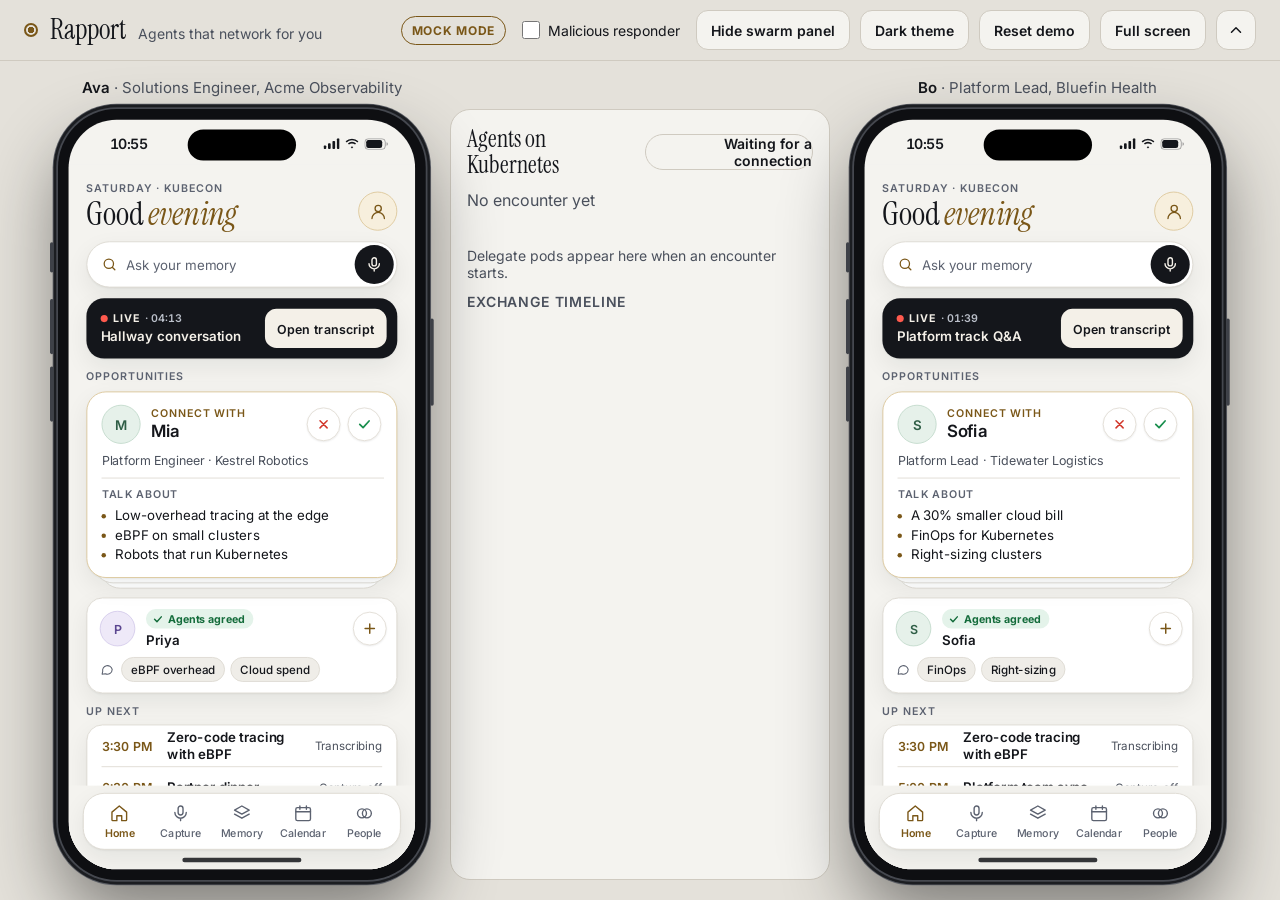
==== web/index.html @ e03b0e97 "web: swarm panel between the phones, live-mode event wiring Co-Authored-By: Claude Sonnet 5.5 <norep" ====
<!doctype html>
<html lang="en" data-theme="light">
<head>
<meta charset="utf-8">
<meta name="viewport" content="width=device-width, initial-scale=1">
<title>Rapport · Demo stage</title>
<link rel="preconnect" href="https://fonts.googleapis.com">
<link rel="preconnect" href="https://fonts.gstatic.com" crossorigin>
<link rel="stylesheet" href="https://fonts.googleapis.com/css2?family=Instrument+Serif:ital@0;1&amp;family=Inter:wght@400;500;600;700&amp;display=swap">
<link rel="stylesheet" href="stage.css">
<link rel="stylesheet" href="swarm/swarm.css">
</head>
<body>
<header class="toolbar" id="toolbar">
  <div class="brand">
    <span class="brand-mark" aria-hidden="true"></span>
    <span class="brand-name">Rapport</span>
    <span class="brand-tag">Agents that network for you</span>
  </div>
  <div class="controls" role="group" aria-label="Presenter controls">
    <span id="mode-badge" class="mode-badge" role="status">Mock mode</span>
    <label class="check">
      <input type="checkbox" id="malicious">
      <span>Malicious responder</span>
    </label>
    <button type="button" id="swarm-btn" class="tb-btn" aria-controls="swarm" aria-pressed="true">Hide swarm panel</button>
    <button type="button" id="theme-btn" class="tb-btn">Dark theme</button>
    <button type="button" id="reset-btn" class="tb-btn">Reset demo</button>
    <button type="button" id="fs-btn" class="tb-btn" aria-label="Enter full screen">Full screen</button>
    <button type="button" id="hide-btn" class="tb-btn tb-icon" aria-label="Hide presenter controls" aria-controls="toolbar" aria-expanded="true">
      <svg width="18" height="18" viewBox="0 0 24 24" fill="none" stroke="currentColor" stroke-width="2" stroke-linecap="round" stroke-linejoin="round" aria-hidden="true"><path d="m6 15 6-6 6 6"></path></svg>
    </button>
  </div>
</header>
<button type="button" id="show-btn" class="show-tab" aria-label="Show presenter controls" aria-controls="toolbar" aria-expanded="false" hidden>
  <svg width="18" height="18" viewBox="0 0 24 24" fill="none" stroke="currentColor" stroke-width="2" stroke-linecap="round" stroke-linejoin="round" aria-hidden="true"><path d="m6 9 6 6 6-6"></path></svg>
</button>

<main class="stage" id="stage">
  <section class="device" data-persona="acme.ava" data-name="Ava" data-role="Solutions Engineer, Acme Observability"></section>
  <aside class="swarm" id="swarm"></aside>
  <section class="device" data-persona="bluefin.bo" data-name="Bo" data-role="Platform Lead, Bluefin Health"></section>
</main>

<!-- One iPhone frame, cloned for each phone by stage.js. -->
<template id="device-template">
  <p class="device-label"><strong></strong><span></span></p>
  <div class="device-box">
    <div class="iphone">
      <span class="hw hw-action" aria-hidden="true"></span>
      <span class="hw hw-vol-up" aria-hidden="true"></span>
      <span class="hw hw-vol-down" aria-hidden="true"></span>
      <span class="hw hw-power" aria-hidden="true"></span>
      <div class="screen">
        <div class="statusbar" aria-hidden="true">
          <span class="sb-time">9:41</span>
          <span class="sb-icons">
            <svg width="18" height="12" viewBox="0 0 18 12" fill="currentColor"><rect x="0" y="8" width="3" height="4" rx="1"></rect><rect x="5" y="5.5" width="3" height="6.5" rx="1"></rect><rect x="10" y="3" width="3" height="9" rx="1"></rect><rect x="15" y="0" width="3" height="12" rx="1"></rect></svg>
            <svg width="16" height="12" viewBox="0 0 16 12" fill="currentColor"><path d="M8 2.2c2.3 0 4.4.9 6 2.4l1.2-1.3A10.4 10.4 0 0 0 8 .4 10.4 10.4 0 0 0 .8 3.3L2 4.6a8.6 8.6 0 0 1 6-2.4Zm0 3.6c1.3 0 2.5.5 3.4 1.3l1.2-1.3A6.7 6.7 0 0 0 8 4a6.7 6.7 0 0 0-4.6 1.8l1.2 1.3c.9-.8 2.1-1.3 3.4-1.3Zm0 3.5c-.6 0-1.1.2-1.5.6L8 11.6l1.5-1.7c-.4-.4-.9-.6-1.5-.6Z"></path></svg>
            <svg width="27" height="13" viewBox="0 0 27 13" fill="none"><rect x="0.5" y="0.5" width="23" height="12" rx="3.8" stroke="currentColor" opacity=".4"></rect><rect x="2" y="2" width="18" height="9" rx="2.5" fill="currentColor"></rect><path d="M25 4.5v4c.8-.3 1.3-1.1 1.3-2s-.5-1.7-1.3-2Z" fill="currentColor" opacity=".45"></path></svg>
          </span>
        </div>
        <span class="island" aria-hidden="true"></span>
        <iframe></iframe>
        <span class="home-indicator" aria-hidden="true"></span>
      </div>
    </div>
  </div>
</template>

<script type="module" src="stage.js"></script>
</body>
</html>
---- web/stage.css ----
/* Demo stage: two iPhone frames side by side, scaled to fit the window. */
:root {
  --s: 1;                 /* set by stage.js */
  --frame-w: 414px;       /* 390 screen + 2 x 12 bezel */
  --frame-h: 868px;       /* 844 screen + 2 x 12 bezel */
  --stage-bg: #E4E1DA;
  --stage-text: #14161B;
  --stage-text2: #4A505C;
  --stage-line: #CFCAC0;
  --stage-raised: #F4F3EF;
  --gold: #7A5718;
  --app-bg: #F4F3EF;
  --app-text: #14161B;
}

* { box-sizing: border-box; }
html, body { margin: 0; height: 100%; }
body {
  background: var(--stage-bg);
  color: var(--stage-text);
  font-family: Inter, system-ui, -apple-system, sans-serif;
  font-size: 16px;
  overflow: hidden;
  display: flex;
  flex-direction: column;
  -webkit-font-smoothing: antialiased;
}

/* Presenter toolbar */
.toolbar {
  flex: none;
  display: flex;
  align-items: center;
  justify-content: space-between;
  gap: 16px;
  padding: 10px 24px;
  border-bottom: 1px solid var(--stage-line);
}
.brand { display: flex; align-items: baseline; gap: 12px; min-width: 0; }
.brand-mark {
  width: 14px; height: 14px; border-radius: 50%;
  border: 2px solid var(--gold);
  align-self: center;
  background: radial-gradient(circle, var(--gold) 0 3px, transparent 3.5px);
}
.brand-name { font-family: 'Instrument Serif', Georgia, serif; font-size: 28px; line-height: 1; }
.brand-tag { font-size: 14px; color: var(--stage-text2); white-space: nowrap; }
@media (max-width: 1100px) {
  .brand-tag { display: none; }
  .toolbar { padding: 8px 16px; }
}
.controls { display: flex; align-items: center; gap: 10px; flex-wrap: wrap; justify-content: flex-end; }
.mode-badge {
  font-size: 12px; font-weight: 700; letter-spacing: .06em; text-transform: uppercase;
  padding: 6px 10px; border-radius: 999px;
  border: 1px solid var(--gold); color: var(--gold);
}
.mode-badge[data-mode="live"] { border-color: #1A8F4E; color: #3CC37A; }
.check { display: inline-flex; align-items: center; gap: 8px; font-size: 14px; min-height: 40px; padding: 0 6px; cursor: pointer; }
.check input { width: 18px; height: 18px; accent-color: #D2382C; margin: 0; }
.tb-btn {
  min-height: 40px; padding: 0 14px; border-radius: 12px;
  border: 1px solid var(--stage-line); background: var(--stage-raised); color: var(--stage-text);
  font: inherit; font-size: 14px; font-weight: 600; cursor: pointer;
}
.tb-btn:hover { border-color: var(--gold); }
.tb-icon { width: 40px; padding: 0; display: inline-flex; align-items: center; justify-content: center; }

/* Collapsed presenter bar: only a small pull tab stays at the top */
body.controls-hidden .toolbar { display: none; }
.show-tab {
  position: fixed; top: 0; left: 50%; z-index: 10;
  width: 56px; height: 24px; margin-left: -28px; padding: 0;
  border: 1px solid var(--stage-line); border-top: 0; border-radius: 0 0 12px 12px;
  background: var(--stage-raised); color: var(--stage-text2);
  display: flex; align-items: center; justify-content: center;
  cursor: pointer; opacity: .55; transition: opacity .15s ease;
}
.show-tab[hidden] { display: none; }
.show-tab:hover, .show-tab:focus-visible { opacity: 1; color: var(--stage-text); }
:focus-visible { outline: 2px solid var(--gold); outline-offset: 2px; }

/* Stage */
.stage {
  flex: 1;
  min-height: 0;
  display: flex;
  align-items: center;
  justify-content: center;
  gap: calc(96px * var(--s));
  padding: 12px 24px 16px;
}
.device {
  display: flex; flex-direction: column; align-items: center; gap: 10px; margin: 0;
  width: calc(var(--frame-w) * var(--s)); flex: none;
}
.device-label {
  margin: 0; max-width: 100%; font-size: 15px; color: var(--stage-text2);
  white-space: nowrap; overflow: hidden; text-overflow: ellipsis;
  height: 22px; line-height: 22px;
}
.device-label strong { color: var(--stage-text); font-weight: 600; }
.device-box {
  width: calc(var(--frame-w) * var(--s));
  height: calc(var(--frame-h) * var(--s));
  position: relative;
}

/* iPhone frame (drawn at 1:1, then scaled) */
.iphone {
  position: absolute;
  top: 0; left: 0;
  width: var(--frame-w);
  height: var(--frame-h);
  padding: 12px;
  border-radius: 66px;
  background: #0E0F12;
  box-shadow:
    0 0 0 2px #45484F,
    0 0 0 5px #1B1D21,
    0 0 0 6px #5A5D64,
    0 40px 80px rgba(0, 0, 0, .45);
  transform: scale(var(--s));
  transform-origin: 0 0;
}
.hw { position: absolute; width: 4px; background: #3E4148; border-radius: 2px; }
.hw-action   { left: -9px; top: 150px; height: 34px; }
.hw-vol-up   { left: -9px; top: 214px; height: 62px; }
.hw-vol-down { left: -9px; top: 290px; height: 62px; }
.hw-power    { right: -9px; top: 236px; height: 98px; }

.screen {
  position: relative;
  width: 390px;
  height: 844px;
  border-radius: 54px;
  overflow: hidden;
  background: var(--app-bg);
  color: var(--app-text);
  display: flex;
  flex-direction: column;
  isolation: isolate;
}
.statusbar {
  flex: none;
  height: 50px;
  display: flex;
  align-items: center;
  justify-content: space-between;
  padding: 4px 30px 0 46px;
  font-size: 16px;
  font-weight: 600;
  font-variant-numeric: tabular-nums;
  letter-spacing: -0.01em;
}
.sb-icons { display: inline-flex; align-items: center; gap: 6px; }
.island {
  position: absolute;
  top: 11px; left: 50%;
  width: 122px; height: 35px;
  margin-left: -61px;
  border-radius: 20px;
  background: #000;
  z-index: 2;
}
.screen iframe {
  flex: 1;
  width: 390px;
  min-height: 0;
  border: 0;
  display: block;
  background: var(--app-bg);
}
.home-indicator {
  position: absolute;
  bottom: 8px; left: 50%;
  width: 134px; height: 5px;
  margin-left: -67px;
  border-radius: 3px;
  background: var(--app-text);
  opacity: .85;
  pointer-events: none;
  z-index: 2;
}

@media (prefers-reduced-motion: reduce) {
  * { transition: none !important; animation: none !important; }
}
---- web/swarm/swarm.css ----
/* Swarm panel: the judges' view of the agents meeting, between the two phones. */
:root {
  --swarm-w: 380px;
  --swarm-gap: 24px;
  --sw-ok-bg: #0F2A1B; --sw-ok-fg: #7FDDA6; --sw-ok-line: #1F6B42;
  --sw-no-bg: #33130F; --sw-no-fg: #FF9C92; --sw-no-line: #8F2F26;
  --sw-run-fg: #7FDDA6; --sw-wait-fg: #E6C992; --sw-done-fg: #9DC4FF; --sw-fail-fg: #FF9C92;
}
:root[data-theme="light"] {
  --sw-ok-bg: #E3F3E9; --sw-ok-fg: #0E5A31; --sw-ok-line: #8CC9A6;
  --sw-no-bg: #FBE6E3; --sw-no-fg: #9B1C13; --sw-no-line: #E3A29B;
  --sw-run-fg: #0E5A31; --sw-wait-fg: #7A5718; --sw-done-fg: #1E4FA3; --sw-fail-fg: #9B1C13;
}

/* Only the stage with the panel changes: the phones' layout is untouched when it is hidden. */
.stage.has-swarm { gap: var(--swarm-gap); }

.swarm {
  flex: none;
  width: var(--swarm-w);
  height: calc(var(--frame-h) * var(--s));
  margin-top: 32px; /* aligns with the phone frames below their labels */
  display: flex; flex-direction: column; gap: 12px;
  padding: 16px;
  background: var(--stage-raised);
  color: var(--stage-text);
  border: 1px solid var(--stage-line);
  border-radius: 20px;
  font-size: 16px;
  overflow: hidden;
}
.swarm[hidden] { display: none; }

.sw-vh {
  position: absolute; width: 1px; height: 1px; margin: -1px; padding: 0; overflow: hidden;
  clip: rect(0 0 0 0); white-space: nowrap; border: 0;
}
.swarm p, .swarm h2, .swarm h3, .swarm ul, .swarm ol { margin: 0; padding: 0; }
.swarm ul, .swarm ol { list-style: none; }
.tabular { font-variant-numeric: tabular-nums; }

.sw-top { display: flex; align-items: center; justify-content: space-between; gap: 8px; }
.sw-title { font-family: 'Instrument Serif', Georgia, serif; font-size: 24px; font-weight: 400; line-height: 1.1; }
.sw-status {
  font-size: 14px; font-weight: 600; padding: 4px 10px; border-radius: 999px;
  border: 1px solid var(--stage-line); color: var(--stage-text); text-align: right;
}
.sw-status[data-status="running"] { border-color: var(--sw-ok-line); color: var(--sw-ok-fg); background: var(--sw-ok-bg); }
.sw-status[data-status="completed"] { border-color: var(--sw-ok-line); color: var(--sw-ok-fg); }
.sw-status[data-status="failed"], .sw-status[data-status="declined"] {
  border-color: var(--sw-no-line); color: var(--sw-no-fg); background: var(--sw-no-bg);
}

.sw-header { min-height: 44px; }
.sw-pair { font-size: 20px; line-height: 1.2; }
.sw-pair strong { font-weight: 700; }
.sw-pair-empty { font-size: 16px; color: var(--stage-text2); }
.sw-orgs { font-size: 14px; color: var(--stage-text2); margin-top: 2px; }

.sw-lanes { display: grid; grid-template-columns: 1fr 1fr; gap: 10px; }
.sw-lanes-empty { grid-column: 1 / -1; font-size: 14px; color: var(--stage-text2); }
.sw-lane {
  min-width: 0; padding: 10px; border: 1px solid var(--stage-line); border-radius: 14px;
  background: var(--stage-bg);
}
.sw-lane-title {
  display: flex; flex-direction: column; gap: 0; font-size: 16px; font-weight: 700; margin-bottom: 8px;
}
.sw-lane-side { font-size: 14px; font-weight: 500; color: var(--stage-text2); }
.sw-pods { display: flex; flex-direction: column; gap: 6px; }
.sw-pod {
  display: flex; flex-direction: column; gap: 2px; padding: 6px 8px;
  border: 1px solid var(--stage-line); border-left-width: 4px; border-radius: 10px;
  background: var(--stage-raised); font-size: 14px;
}
.sw-pod-name { overflow-wrap: anywhere; color: var(--stage-text); }
.sw-pod-phase { font-weight: 700; }
.sw-pod.is-pending { border-left-color: var(--sw-wait-fg); }
.sw-pod.is-pending .sw-pod-phase { color: var(--sw-wait-fg); }
.sw-pod.is-running { border-left-color: var(--sw-run-fg); }
.sw-pod.is-running .sw-pod-phase { color: var(--sw-run-fg); }
.sw-pod.is-done { border-left-color: var(--sw-done-fg); }
.sw-pod.is-done .sw-pod-phase { color: var(--sw-done-fg); }
.sw-pod.is-failed { border-left-color: var(--sw-fail-fg); }
.sw-pod.is-failed .sw-pod-phase { color: var(--sw-fail-fg); }
.sw-pod.is-unknown .sw-pod-phase { color: var(--stage-text2); }
.sw-pod.is-pending .sw-pod-phase::before { content: '… '; }
.sw-pod.is-running .sw-pod-phase::before { content: '▶ '; }
.sw-pod.is-done .sw-pod-phase::before { content: '✓ '; }
.sw-pod.is-failed .sw-pod-phase::before { content: '✕ '; }

.sw-eyebrow {
  font-size: 14px; font-weight: 600; letter-spacing: .06em; text-transform: uppercase; color: var(--stage-text2);
}
.sw-timeline {
  flex: 1; min-height: 0; overflow-y: auto; display: flex; flex-direction: column; gap: 8px;
  padding: 2px 4px 2px 2px; border-radius: 10px;
}
.sw-entry { display: flex; align-items: flex-start; gap: 10px; }
.sw-body { flex: 1; min-width: 0; display: flex; flex-direction: column; gap: 2px; }
.sw-time { flex: none; font-size: 13px; color: var(--stage-text2); white-space: nowrap; padding-top: 3px; }
.sw-detail { font-size: 16px; line-height: 1.3; overflow-wrap: anywhere; }
.sw-route { font-size: 14px; color: var(--stage-text2); }
.sw-route strong { color: var(--stage-text); }
.sw-round {
  flex: none; width: 28px; height: 28px; border-radius: 50%;
  display: inline-flex; align-items: center; justify-content: center;
  background: var(--gold); color: var(--stage-bg); font-size: 15px; font-weight: 700;
}
.sw-dot { flex: none; width: 10px; height: 10px; margin: 9px 9px 0; border-radius: 50%; background: var(--stage-text2); }
.sw-step.is-done .sw-dot { background: var(--sw-ok-fg); }
.sw-step.is-failed .sw-dot { background: var(--sw-no-fg); }

.sw-policy {
  padding: 6px 10px; border-radius: 12px; border: 1px solid; align-items: flex-start;
}
.sw-policy.is-allow { background: var(--sw-ok-bg); color: var(--sw-ok-fg); border-color: var(--sw-ok-line); }
.sw-policy.is-deny { background: var(--sw-no-bg); color: var(--sw-no-fg); border-color: var(--sw-no-line); }
.sw-policy .sw-time { color: inherit; opacity: .9; }
.sw-chip-icon { flex: none; padding-top: 2px; display: inline-flex; }
.sw-policy-line { font-size: 15px; }
.sw-policy .sw-detail { font-size: 14px; }
.sw-rule { font-family: ui-monospace, SFMono-Regular, Menlo, monospace; font-size: 14px; font-weight: 600; }

.swarm :focus-visible, .sw-timeline:focus-visible { outline: 2px solid var(--gold); outline-offset: 2px; }

@media (prefers-reduced-motion: reduce) {
  .swarm * { transition: none !important; animation: none !important; }
}
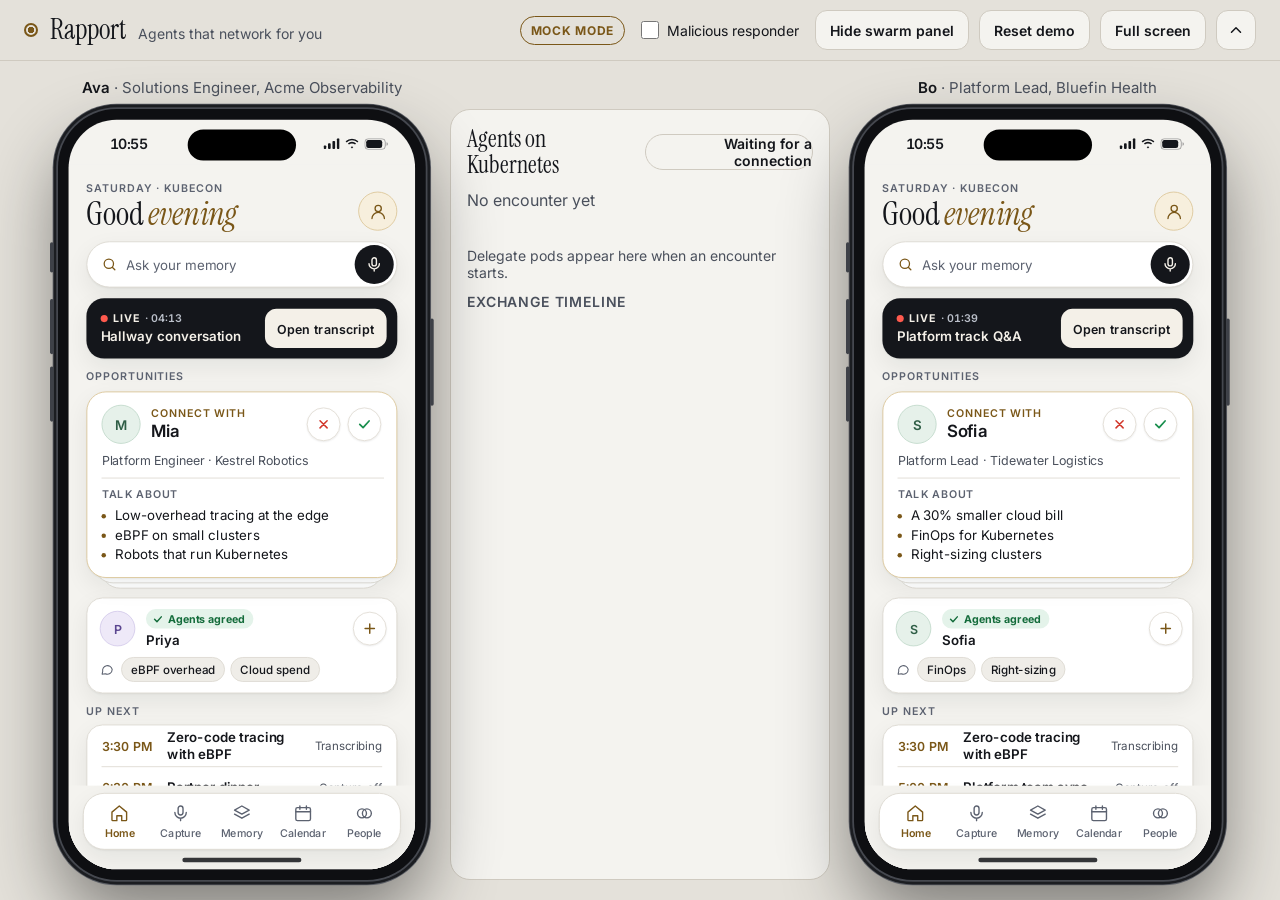
==== commit d85be674: "Merge origin/ws/web into ws/web-swarm" ====
--- a/web/index.html
+++ b/web/index.html
@@ -1,5 +1,5 @@
 <!doctype html>
-<html lang="en" data-theme="light">
+<html lang="en">
 <head>
 <meta charset="utf-8">
 <meta name="viewport" content="width=device-width, initial-scale=1">
@@ -24,7 +24,6 @@
       <span>Malicious responder</span>
     </label>
     <button type="button" id="swarm-btn" class="tb-btn" aria-controls="swarm" aria-pressed="true">Hide swarm panel</button>
-    <button type="button" id="theme-btn" class="tb-btn">Dark theme</button>
     <button type="button" id="reset-btn" class="tb-btn">Reset demo</button>
     <button type="button" id="fs-btn" class="tb-btn" aria-label="Enter full screen">Full screen</button>
     <button type="button" id="hide-btn" class="tb-btn tb-icon" aria-label="Hide presenter controls" aria-controls="toolbar" aria-expanded="true">
--- a/web/swarm/swarm.css
+++ b/web/swarm/swarm.css
@@ -1,15 +1,16 @@
 /* Swarm panel: the judges' view of the agents meeting, between the two phones. */
+/* The stage is light by default (stage.css tokens); the dark set applies if a page sets data-theme="dark". */
 :root {
   --swarm-w: 380px;
   --swarm-gap: 24px;
+  --sw-ok-bg: #E3F3E9; --sw-ok-fg: #0E5A31; --sw-ok-line: #8CC9A6;
+  --sw-no-bg: #FBE6E3; --sw-no-fg: #9B1C13; --sw-no-line: #E3A29B;
+  --sw-run-fg: #0E5A31; --sw-wait-fg: #7A5718; --sw-done-fg: #1E4FA3; --sw-fail-fg: #9B1C13;
+}
+:root[data-theme="dark"] {
   --sw-ok-bg: #0F2A1B; --sw-ok-fg: #7FDDA6; --sw-ok-line: #1F6B42;
   --sw-no-bg: #33130F; --sw-no-fg: #FF9C92; --sw-no-line: #8F2F26;
   --sw-run-fg: #7FDDA6; --sw-wait-fg: #E6C992; --sw-done-fg: #9DC4FF; --sw-fail-fg: #FF9C92;
-}
-:root[data-theme="light"] {
-  --sw-ok-bg: #E3F3E9; --sw-ok-fg: #0E5A31; --sw-ok-line: #8CC9A6;
-  --sw-no-bg: #FBE6E3; --sw-no-fg: #9B1C13; --sw-no-line: #E3A29B;
-  --sw-run-fg: #0E5A31; --sw-wait-fg: #7A5718; --sw-done-fg: #1E4FA3; --sw-fail-fg: #9B1C13;
 }
 
 /* Only the stage with the panel changes: the phones' layout is untouched when it is hidden. */
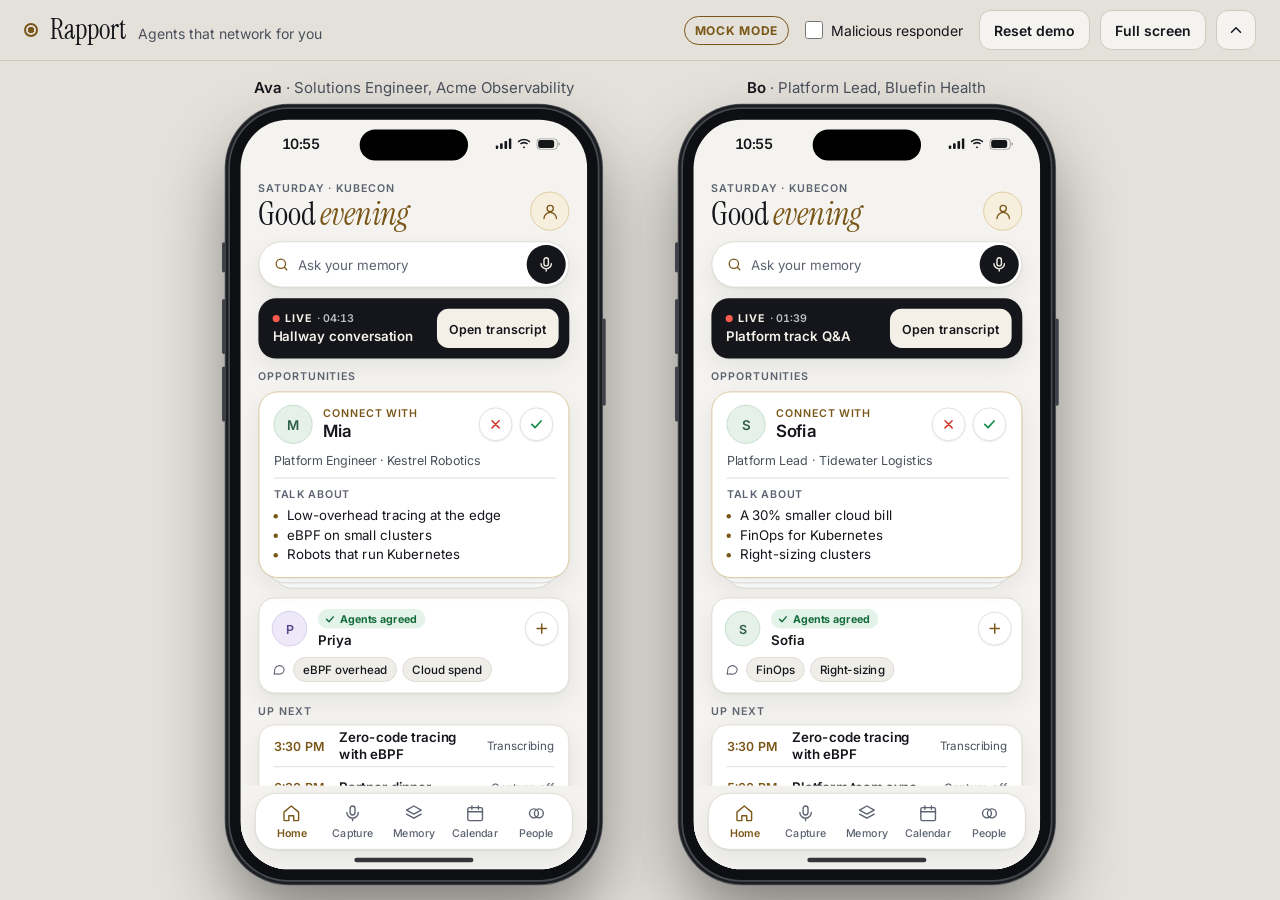
==== commit c94cf5aa: "Merge pull request #4 from hendersonBare/ws/web web: two-iPhone demo stage and phone app (from the d" ====
--- a/web/index.html
+++ b/web/index.html
@@ -8,7 +8,6 @@
 <link rel="preconnect" href="https://fonts.gstatic.com" crossorigin>
 <link rel="stylesheet" href="https://fonts.googleapis.com/css2?family=Instrument+Serif:ital@0;1&amp;family=Inter:wght@400;500;600;700&amp;display=swap">
 <link rel="stylesheet" href="stage.css">
-<link rel="stylesheet" href="swarm/swarm.css">
 </head>
 <body>
 <header class="toolbar" id="toolbar">
@@ -23,7 +22,6 @@
       <input type="checkbox" id="malicious">
       <span>Malicious responder</span>
     </label>
-    <button type="button" id="swarm-btn" class="tb-btn" aria-controls="swarm" aria-pressed="true">Hide swarm panel</button>
     <button type="button" id="reset-btn" class="tb-btn">Reset demo</button>
     <button type="button" id="fs-btn" class="tb-btn" aria-label="Enter full screen">Full screen</button>
     <button type="button" id="hide-btn" class="tb-btn tb-icon" aria-label="Hide presenter controls" aria-controls="toolbar" aria-expanded="true">
@@ -37,7 +35,6 @@
 
 <main class="stage" id="stage">
   <section class="device" data-persona="acme.ava" data-name="Ava" data-role="Solutions Engineer, Acme Observability"></section>
-  <aside class="swarm" id="swarm"></aside>
   <section class="device" data-persona="bluefin.bo" data-name="Bo" data-role="Platform Lead, Bluefin Health"></section>
 </main>
 
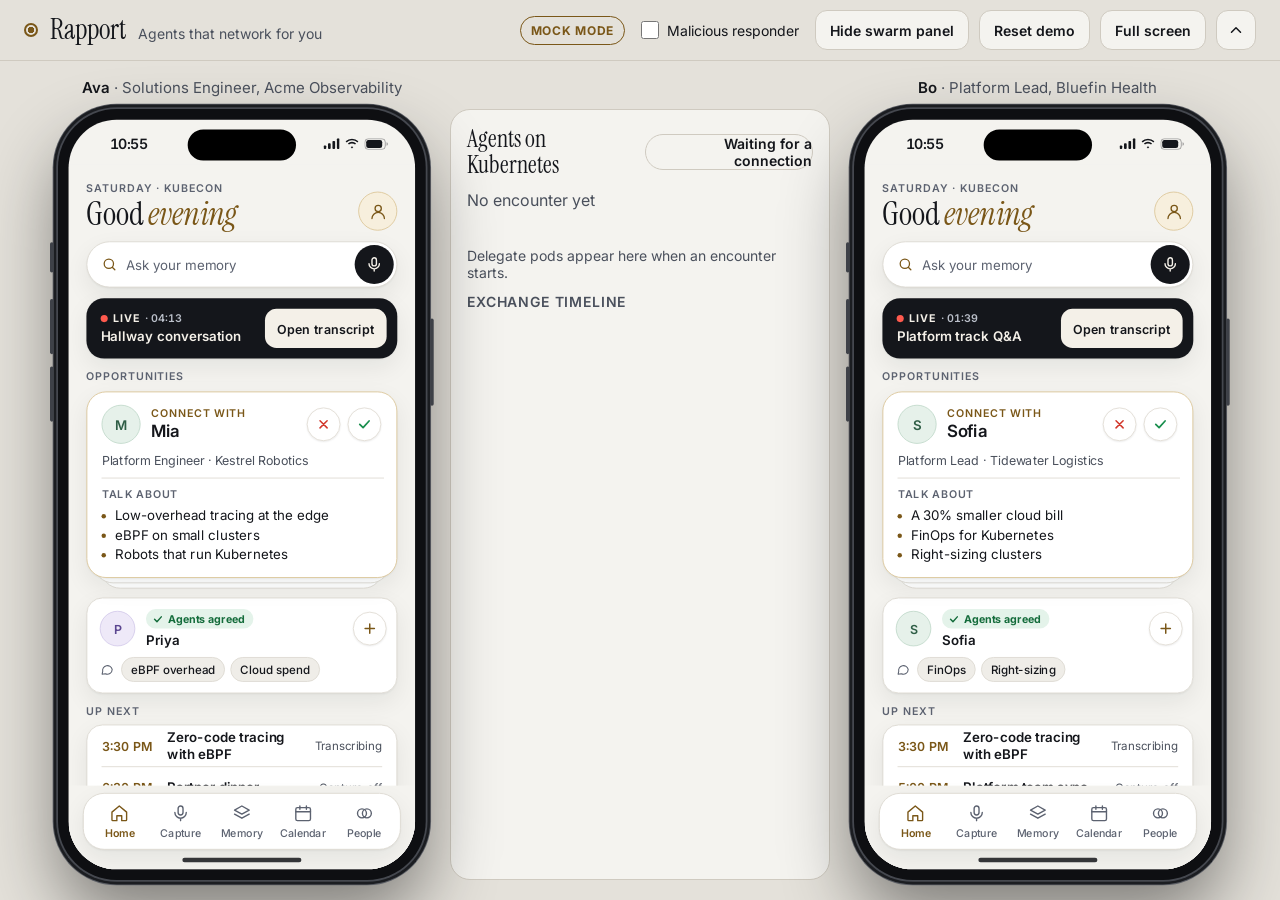
==== commit 2eb7a864: "Merge pull request #11 from hendersonBare/ws/web-swarm web: swarm panel and live-mode wiring (on top" ====
--- a/web/index.html
+++ b/web/index.html
@@ -8,6 +8,7 @@
 <link rel="preconnect" href="https://fonts.gstatic.com" crossorigin>
 <link rel="stylesheet" href="https://fonts.googleapis.com/css2?family=Instrument+Serif:ital@0;1&amp;family=Inter:wght@400;500;600;700&amp;display=swap">
 <link rel="stylesheet" href="stage.css">
+<link rel="stylesheet" href="swarm/swarm.css">
 </head>
 <body>
 <header class="toolbar" id="toolbar">
@@ -22,6 +23,7 @@
       <input type="checkbox" id="malicious">
       <span>Malicious responder</span>
     </label>
+    <button type="button" id="swarm-btn" class="tb-btn" aria-controls="swarm" aria-pressed="true">Hide swarm panel</button>
     <button type="button" id="reset-btn" class="tb-btn">Reset demo</button>
     <button type="button" id="fs-btn" class="tb-btn" aria-label="Enter full screen">Full screen</button>
     <button type="button" id="hide-btn" class="tb-btn tb-icon" aria-label="Hide presenter controls" aria-controls="toolbar" aria-expanded="true">
@@ -35,6 +37,7 @@
 
 <main class="stage" id="stage">
   <section class="device" data-persona="acme.ava" data-name="Ava" data-role="Solutions Engineer, Acme Observability"></section>
+  <aside class="swarm" id="swarm"></aside>
   <section class="device" data-persona="bluefin.bo" data-name="Bo" data-role="Platform Lead, Bluefin Health"></section>
 </main>
 
--- a/web/swarm/swarm.css
+++ b/web/swarm/swarm.css
@@ -0,0 +1,130 @@
+/* Swarm panel: the judges' view of the agents meeting, between the two phones. */
+/* The stage is light by default (stage.css tokens); the dark set applies if a page sets data-theme="dark". */
+:root {
+  --swarm-w: 380px;
+  --swarm-gap: 24px;
+  --sw-ok-bg: #E3F3E9; --sw-ok-fg: #0E5A31; --sw-ok-line: #8CC9A6;
+  --sw-no-bg: #FBE6E3; --sw-no-fg: #9B1C13; --sw-no-line: #E3A29B;
+  --sw-run-fg: #0E5A31; --sw-wait-fg: #7A5718; --sw-done-fg: #1E4FA3; --sw-fail-fg: #9B1C13;
+}
+:root[data-theme="dark"] {
+  --sw-ok-bg: #0F2A1B; --sw-ok-fg: #7FDDA6; --sw-ok-line: #1F6B42;
+  --sw-no-bg: #33130F; --sw-no-fg: #FF9C92; --sw-no-line: #8F2F26;
+  --sw-run-fg: #7FDDA6; --sw-wait-fg: #E6C992; --sw-done-fg: #9DC4FF; --sw-fail-fg: #FF9C92;
+}
+
+/* Only the stage with the panel changes: the phones' layout is untouched when it is hidden. */
+.stage.has-swarm { gap: var(--swarm-gap); }
+
+.swarm {
+  flex: none;
+  width: var(--swarm-w);
+  height: calc(var(--frame-h) * var(--s));
+  margin-top: 32px; /* aligns with the phone frames below their labels */
+  display: flex; flex-direction: column; gap: 12px;
+  padding: 16px;
+  background: var(--stage-raised);
+  color: var(--stage-text);
+  border: 1px solid var(--stage-line);
+  border-radius: 20px;
+  font-size: 16px;
+  overflow: hidden;
+}
+.swarm[hidden] { display: none; }
+
+.sw-vh {
+  position: absolute; width: 1px; height: 1px; margin: -1px; padding: 0; overflow: hidden;
+  clip: rect(0 0 0 0); white-space: nowrap; border: 0;
+}
+.swarm p, .swarm h2, .swarm h3, .swarm ul, .swarm ol { margin: 0; padding: 0; }
+.swarm ul, .swarm ol { list-style: none; }
+.tabular { font-variant-numeric: tabular-nums; }
+
+.sw-top { display: flex; align-items: center; justify-content: space-between; gap: 8px; }
+.sw-title { font-family: 'Instrument Serif', Georgia, serif; font-size: 24px; font-weight: 400; line-height: 1.1; }
+.sw-status {
+  font-size: 14px; font-weight: 600; padding: 4px 10px; border-radius: 999px;
+  border: 1px solid var(--stage-line); color: var(--stage-text); text-align: right;
+}
+.sw-status[data-status="running"] { border-color: var(--sw-ok-line); color: var(--sw-ok-fg); background: var(--sw-ok-bg); }
+.sw-status[data-status="completed"] { border-color: var(--sw-ok-line); color: var(--sw-ok-fg); }
+.sw-status[data-status="failed"], .sw-status[data-status="declined"] {
+  border-color: var(--sw-no-line); color: var(--sw-no-fg); background: var(--sw-no-bg);
+}
+
+.sw-header { min-height: 44px; }
+.sw-pair { font-size: 20px; line-height: 1.2; }
+.sw-pair strong { font-weight: 700; }
+.sw-pair-empty { font-size: 16px; color: var(--stage-text2); }
+.sw-orgs { font-size: 14px; color: var(--stage-text2); margin-top: 2px; }
+
+.sw-lanes { display: grid; grid-template-columns: 1fr 1fr; gap: 10px; }
+.sw-lanes-empty { grid-column: 1 / -1; font-size: 14px; color: var(--stage-text2); }
+.sw-lane {
+  min-width: 0; padding: 10px; border: 1px solid var(--stage-line); border-radius: 14px;
+  background: var(--stage-bg);
+}
+.sw-lane-title {
+  display: flex; flex-direction: column; gap: 0; font-size: 16px; font-weight: 700; margin-bottom: 8px;
+}
+.sw-lane-side { font-size: 14px; font-weight: 500; color: var(--stage-text2); }
+.sw-pods { display: flex; flex-direction: column; gap: 6px; }
+.sw-pod {
+  display: flex; flex-direction: column; gap: 2px; padding: 6px 8px;
+  border: 1px solid var(--stage-line); border-left-width: 4px; border-radius: 10px;
+  background: var(--stage-raised); font-size: 14px;
+}
+.sw-pod-name { overflow-wrap: anywhere; color: var(--stage-text); }
+.sw-pod-phase { font-weight: 700; }
+.sw-pod.is-pending { border-left-color: var(--sw-wait-fg); }
+.sw-pod.is-pending .sw-pod-phase { color: var(--sw-wait-fg); }
+.sw-pod.is-running { border-left-color: var(--sw-run-fg); }
+.sw-pod.is-running .sw-pod-phase { color: var(--sw-run-fg); }
+.sw-pod.is-done { border-left-color: var(--sw-done-fg); }
+.sw-pod.is-done .sw-pod-phase { color: var(--sw-done-fg); }
+.sw-pod.is-failed { border-left-color: var(--sw-fail-fg); }
+.sw-pod.is-failed .sw-pod-phase { color: var(--sw-fail-fg); }
+.sw-pod.is-unknown .sw-pod-phase { color: var(--stage-text2); }
+.sw-pod.is-pending .sw-pod-phase::before { content: '… '; }
+.sw-pod.is-running .sw-pod-phase::before { content: '▶ '; }
+.sw-pod.is-done .sw-pod-phase::before { content: '✓ '; }
+.sw-pod.is-failed .sw-pod-phase::before { content: '✕ '; }
+
+.sw-eyebrow {
+  font-size: 14px; font-weight: 600; letter-spacing: .06em; text-transform: uppercase; color: var(--stage-text2);
+}
+.sw-timeline {
+  flex: 1; min-height: 0; overflow-y: auto; display: flex; flex-direction: column; gap: 8px;
+  padding: 2px 4px 2px 2px; border-radius: 10px;
+}
+.sw-entry { display: flex; align-items: flex-start; gap: 10px; }
+.sw-body { flex: 1; min-width: 0; display: flex; flex-direction: column; gap: 2px; }
+.sw-time { flex: none; font-size: 13px; color: var(--stage-text2); white-space: nowrap; padding-top: 3px; }
+.sw-detail { font-size: 16px; line-height: 1.3; overflow-wrap: anywhere; }
+.sw-route { font-size: 14px; color: var(--stage-text2); }
+.sw-route strong { color: var(--stage-text); }
+.sw-round {
+  flex: none; width: 28px; height: 28px; border-radius: 50%;
+  display: inline-flex; align-items: center; justify-content: center;
+  background: var(--gold); color: var(--stage-bg); font-size: 15px; font-weight: 700;
+}
+.sw-dot { flex: none; width: 10px; height: 10px; margin: 9px 9px 0; border-radius: 50%; background: var(--stage-text2); }
+.sw-step.is-done .sw-dot { background: var(--sw-ok-fg); }
+.sw-step.is-failed .sw-dot { background: var(--sw-no-fg); }
+
+.sw-policy {
+  padding: 6px 10px; border-radius: 12px; border: 1px solid; align-items: flex-start;
+}
+.sw-policy.is-allow { background: var(--sw-ok-bg); color: var(--sw-ok-fg); border-color: var(--sw-ok-line); }
+.sw-policy.is-deny { background: var(--sw-no-bg); color: var(--sw-no-fg); border-color: var(--sw-no-line); }
+.sw-policy .sw-time { color: inherit; opacity: .9; }
+.sw-chip-icon { flex: none; padding-top: 2px; display: inline-flex; }
+.sw-policy-line { font-size: 15px; }
+.sw-policy .sw-detail { font-size: 14px; }
+.sw-rule { font-family: ui-monospace, SFMono-Regular, Menlo, monospace; font-size: 14px; font-weight: 600; }
+
+.swarm :focus-visible, .sw-timeline:focus-visible { outline: 2px solid var(--gold); outline-offset: 2px; }
+
+@media (prefers-reduced-motion: reduce) {
+  .swarm * { transition: none !important; animation: none !important; }
+}
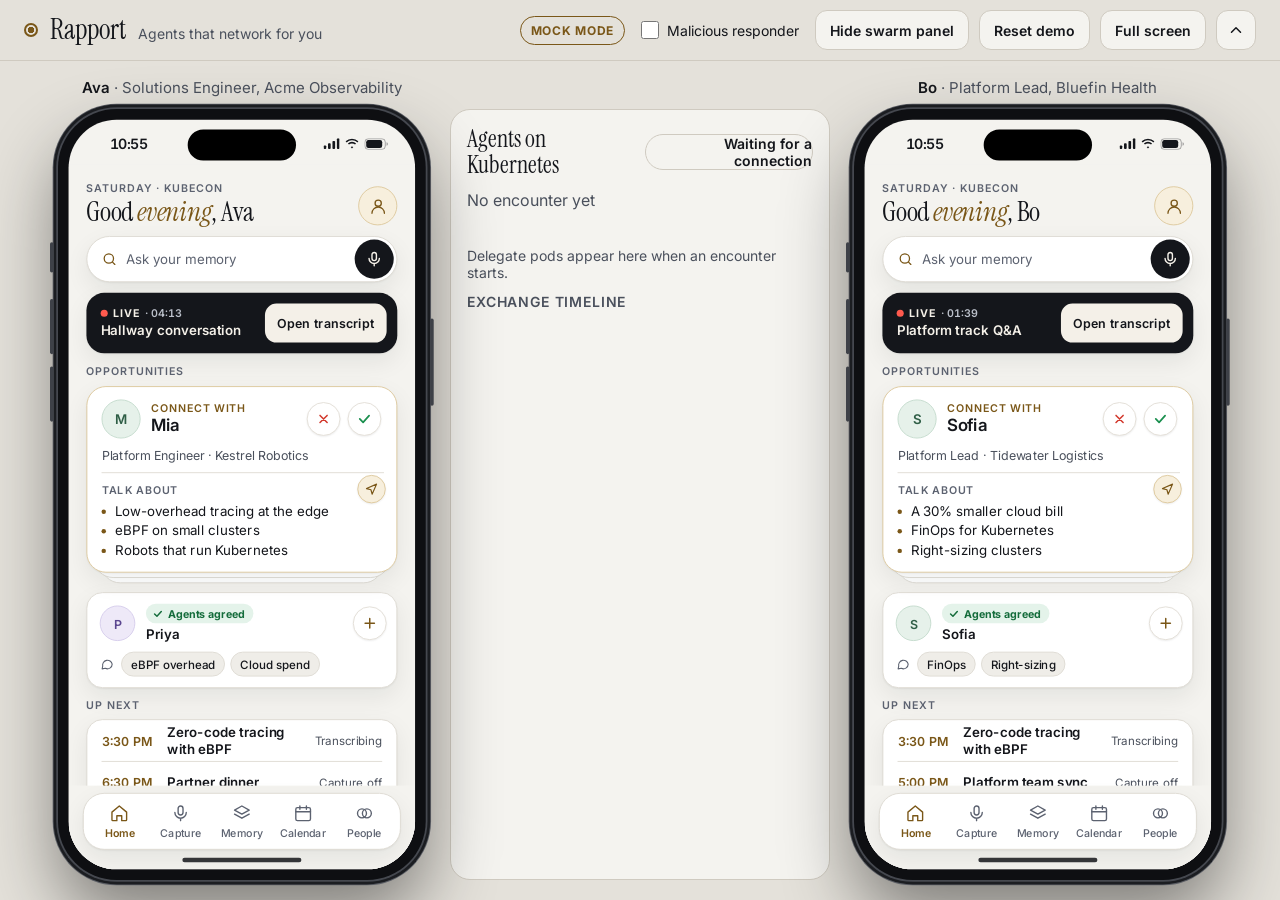
==== commit 7a4e3cd0: "web: Dash0 website monitoring (RUM) on the stage and both phones Loads the pinned @dash0/sdk-web 0.1" ====
--- a/web/index.html
+++ b/web/index.html
@@ -9,6 +9,7 @@
 <link rel="stylesheet" href="https://fonts.googleapis.com/css2?family=Instrument+Serif:ital@0;1&amp;family=Inter:wght@400;500;600;700&amp;display=swap">
 <link rel="stylesheet" href="stage.css">
 <link rel="stylesheet" href="swarm/swarm.css">
+<script type="module" src="rum-boot.js"></script>
 </head>
 <body>
 <header class="toolbar" id="toolbar">
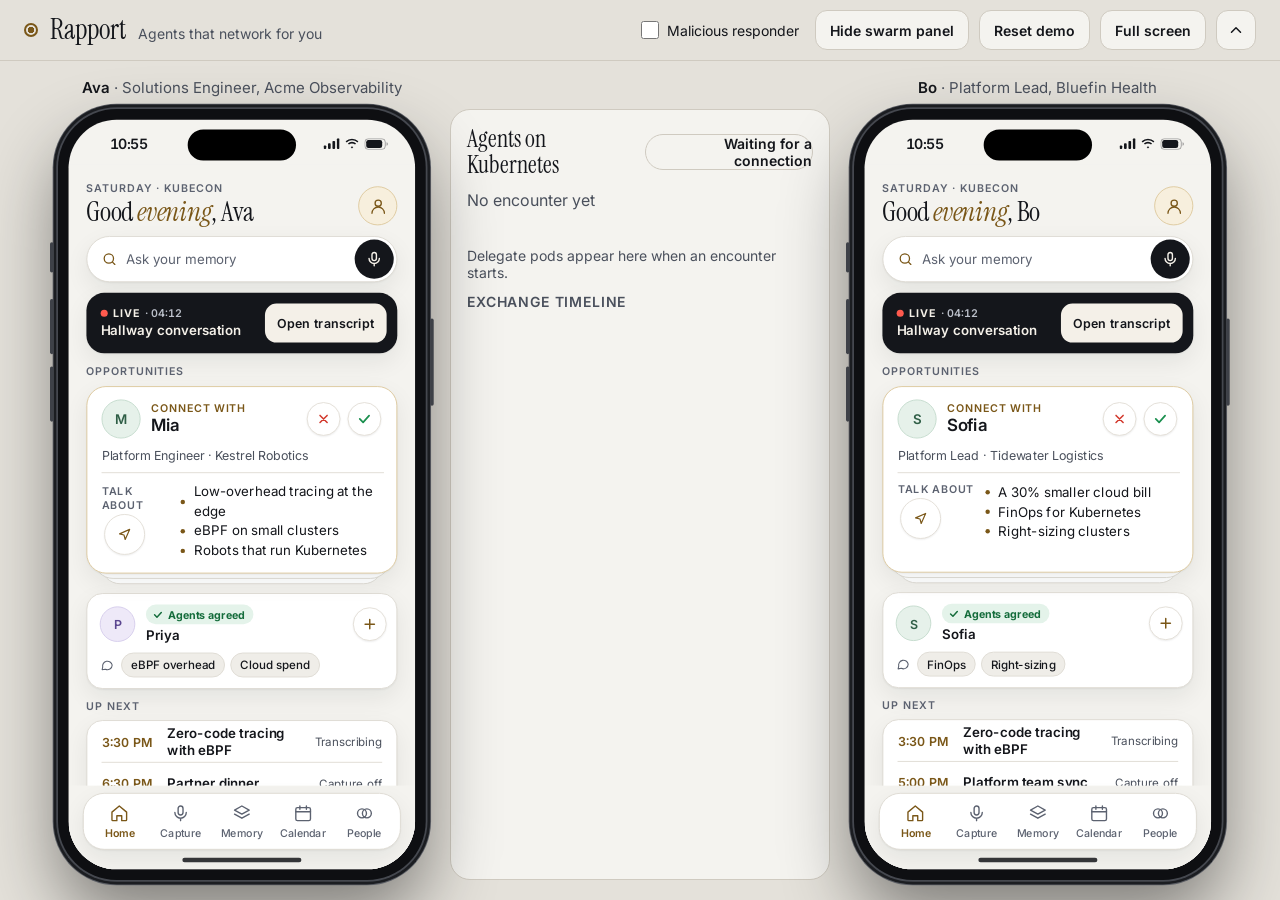
==== commit 061dc415: "web: one mode — the gateway when it answers, else everything in the browser No Mock/Live switch, bad" ====
--- a/web/index.html
+++ b/web/index.html
@@ -9,7 +9,6 @@
 <link rel="stylesheet" href="https://fonts.googleapis.com/css2?family=Instrument+Serif:ital@0;1&amp;family=Inter:wght@400;500;600;700&amp;display=swap">
 <link rel="stylesheet" href="stage.css">
 <link rel="stylesheet" href="swarm/swarm.css">
-<script type="module" src="rum-boot.js"></script>
 </head>
 <body>
 <header class="toolbar" id="toolbar">
@@ -19,7 +18,6 @@
     <span class="brand-tag">Agents that network for you</span>
   </div>
   <div class="controls" role="group" aria-label="Presenter controls">
-    <span id="mode-badge" class="mode-badge" role="status">Mock mode</span>
     <label class="check">
       <input type="checkbox" id="malicious">
       <span>Malicious responder</span>
--- a/web/stage.css
+++ b/web/stage.css
@@ -50,12 +50,6 @@
   .toolbar { padding: 8px 16px; }
 }
 .controls { display: flex; align-items: center; gap: 10px; flex-wrap: wrap; justify-content: flex-end; }
-.mode-badge {
-  font-size: 12px; font-weight: 700; letter-spacing: .06em; text-transform: uppercase;
-  padding: 6px 10px; border-radius: 999px;
-  border: 1px solid var(--gold); color: var(--gold);
-}
-.mode-badge[data-mode="live"] { border-color: #1A8F4E; color: #3CC37A; }
 .check { display: inline-flex; align-items: center; gap: 8px; font-size: 14px; min-height: 40px; padding: 0 6px; cursor: pointer; }
 .check input { width: 18px; height: 18px; accent-color: #D2382C; margin: 0; }
 .tb-btn {
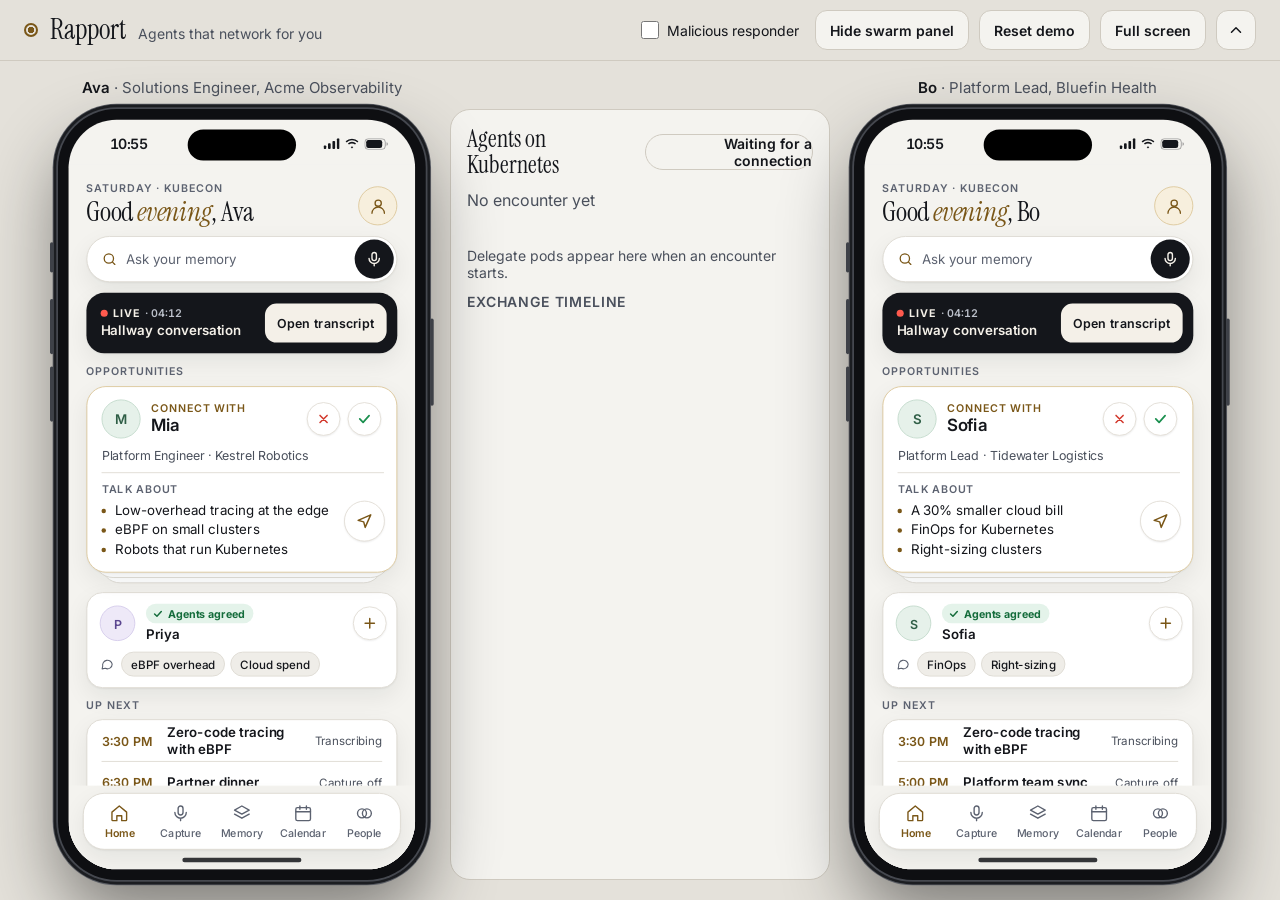
==== commit 4180aa72: "Merge commit '061dc4150f4b23061c4740808b7cf844d551bfab' into ws/web # Conflicts: #	web/tests/index.j" ====
--- a/web/index.html
+++ b/web/index.html
@@ -9,6 +9,7 @@
 <link rel="stylesheet" href="https://fonts.googleapis.com/css2?family=Instrument+Serif:ital@0;1&amp;family=Inter:wght@400;500;600;700&amp;display=swap">
 <link rel="stylesheet" href="stage.css">
 <link rel="stylesheet" href="swarm/swarm.css">
+<script type="module" src="rum-boot.js"></script>
 </head>
 <body>
 <header class="toolbar" id="toolbar">
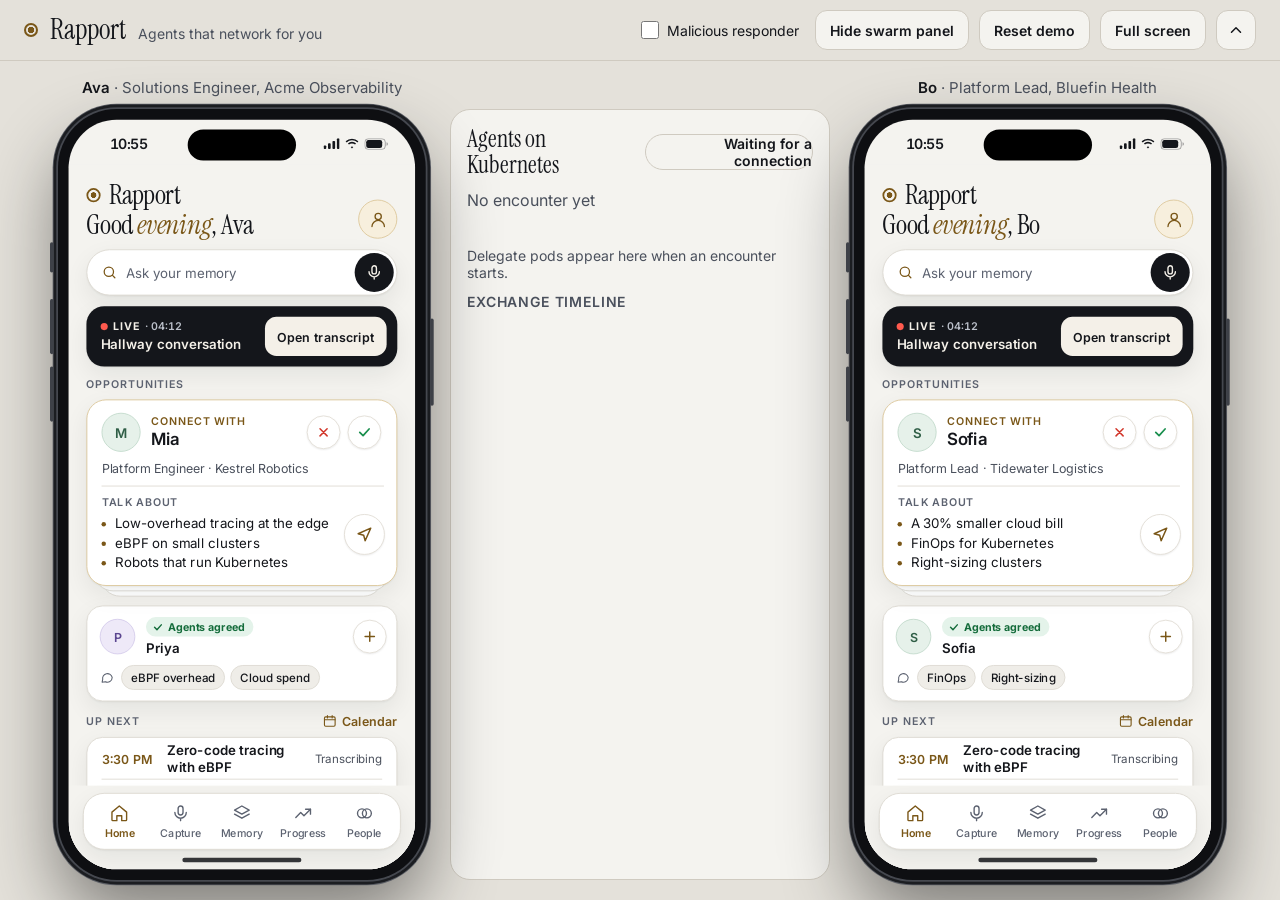
==== commit 02d8a690: "web: live speech transcript on the Capture screen Capture now transcribes what is said with the brow" ====
--- a/web/index.html
+++ b/web/index.html
@@ -60,7 +60,7 @@
           </span>
         </div>
         <span class="island" aria-hidden="true"></span>
-        <iframe></iframe>
+        <iframe allow="microphone"></iframe>
         <span class="home-indicator" aria-hidden="true"></span>
       </div>
     </div>
